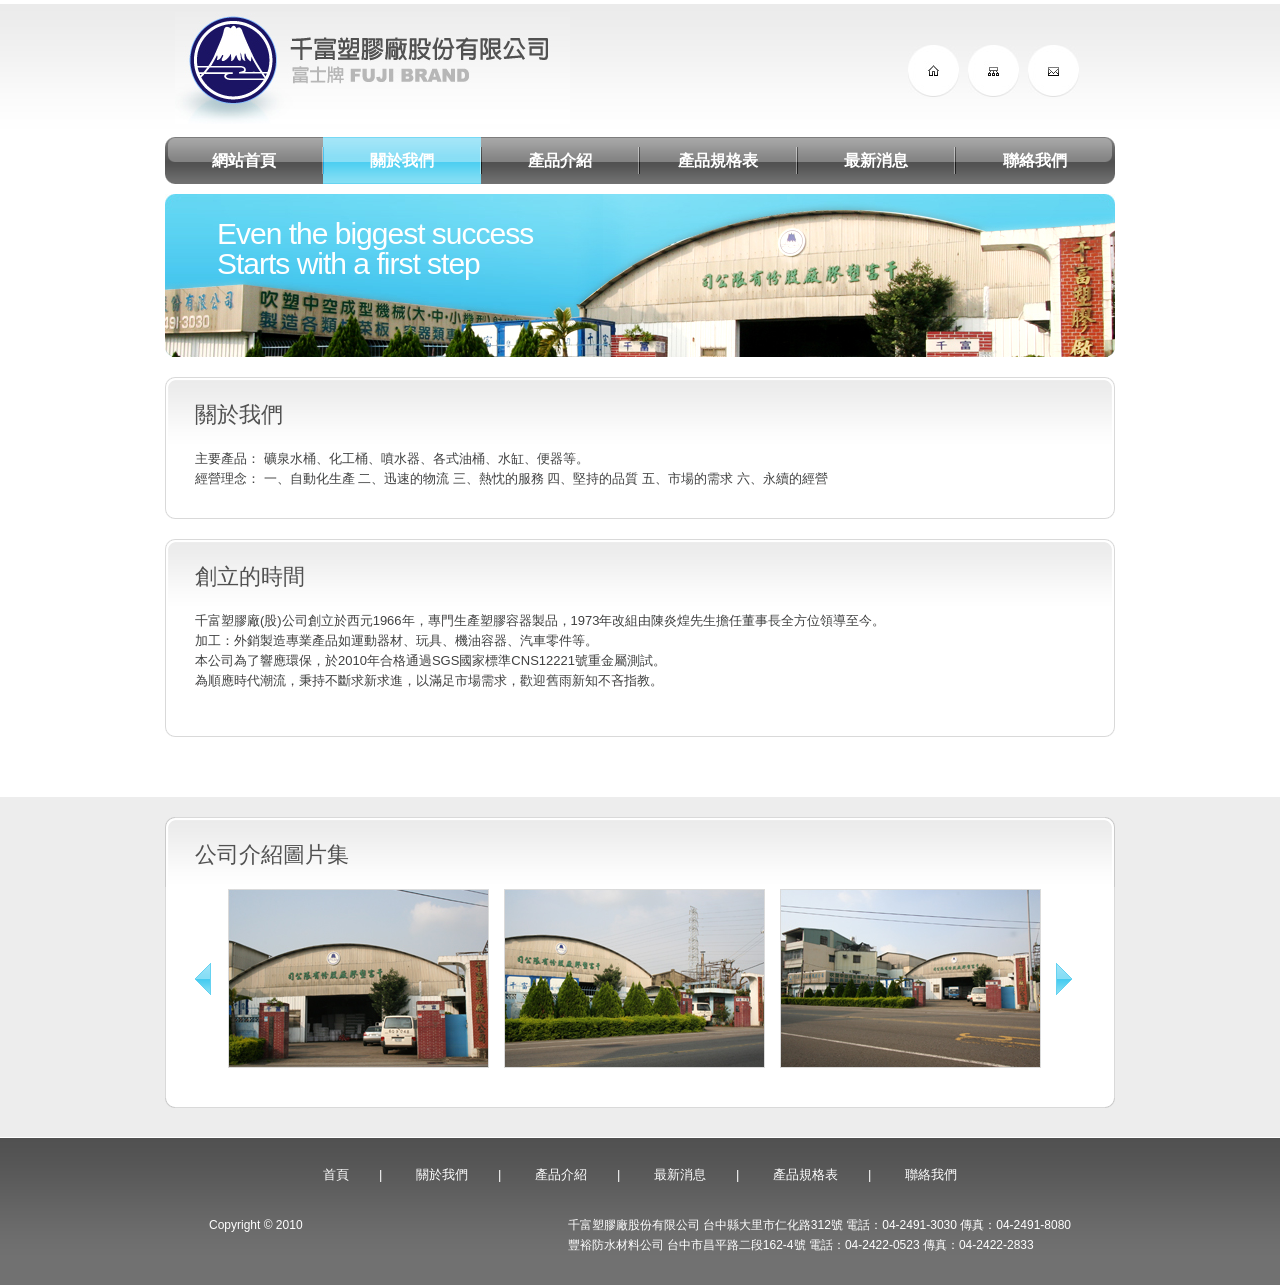
==== about-us.html @ baa948d9 "init" ====
﻿<!DOCTYPE html PUBLIC "-//W3C//DTD XHTML 1.0 Strict//EN" "http://www.w3.org/TR/xhtml1/DTD/xhtml1-strict.dtd">
<html xmlns="http://www.w3.org/1999/xhtml" xml:lang="en" lang="en">
<head>
<meta http-equiv="Content-Type" content="text/html; charset=utf-8" />
<meta http-equiv="Content-Style-Type" content="text/css" />
<title>富士牌 FUJI BRAND 容器類專業製造 代客加工各式塑膠製品 | 千富塑膠廠股份有限公司</title>
<meta name="keywords" content="PE桶子， 筒子， 噴水器， 便器， PE白色水缸， PE 耐力水缸， 化工桶， 箱子，容器類專業製造，代客加工各式塑膠製品" />
<meta name="description" content="千富塑膠廠(股)公司創立於西元1966年，專門生產塑膠容器製品，礦泉水桶、化工桶、噴水器、各式油桶、水缸、便器。加工：外銷製造專業產品如運動器材、玩具、機油容器、汽車零件等。為響應環保，於2010年合格通過SGS國家標準CNS12221號重金屬測試。" />
<meta name="author" content="千富塑膠廠股份有限公司" />
<meta name="copyright" content="&copy; 千富塑膠廠股份有限公司" />
<meta name="audience" content="all" />
<meta name="robots" content="index,follow,all" />
<meta name="distribution" content="Global" />
<meta name="rating" content="Safe For Kids" />
<meta name="REVISIT-AFTER" content="7 DAYS" />
<link href="style.css" rel="stylesheet" type="text/css" />
<link href="layout.css" rel="stylesheet" type="text/css" />
<script src="maxheight.js" type="text/javascript"></script>
<!--[if lt IE 7]>
	<link href="ie_style.css" rel="stylesheet" type="text/css" />
<![endif]-->
</head>
<body id="page2" onload="new ElementMaxHeight();">
<!-- header -->
<div id="header">
  <div class="container">
    <div class="row-1">
      <div class="logo"><a href="index.html"><img src="images/logo.jpg" alt="" /></a></div>
      <ul class="top-links">
        <li><a href="index.html"><img alt="" src="images/top-icon1.jpg" /></a></li>
        <li><a href="#"><img alt="" src="images/top-icon2.jpg" /></a></li>
        <li><a href="contact-us.html"><img alt="" src="images/top-icon3.jpg" /></a></li>
      </ul>
    </div>
    <div class="row-2">
      <!-- nav box begin -->
      <div class="nav-box">
        <div class="left">
          <div class="right">
            <ul>
              <li><a href="index.html" class="first"><em><b>網站首頁</b></em></a></li>
              <li><a href="about-us.html" class="current"><em><b>關於我們</b></em></a></li>
              <li><a href="products.html"><em><b>產品介紹</b></em></a></li>
              <li><a href="spec.html"><em><b>產品規格表</b></em></a></li>
              <li><a href="latest.html"><em><b>最新消息</b></em></a></li>
              <li><a href="contact-us.html" class="last"><em><b>聯絡我們</b></em></a></li>
            </ul>
          </div>
        </div>
      </div>
      <!-- nav box end -->
    </div>
  </div>
</div>
<!-- content -->
<div id="content">
  <div class="container">
    <!-- main-banner-small begin -->
    <div class="main-banner-small">
      <div class="inner">
        <h1>Even the biggest success Starts with a first step</h1>
      </div>
    </div>
    <!-- main-banner-small end -->
    <div class="section">
      <!-- box begin -->
      <div class="box">
        <div class="border-top">
          <div class="border-right">
            <div class="border-bot">
              <div class="border-left">
                <div class="left-top-corner">
                  <div class="right-top-corner">
                    <div class="right-bot-corner">
                      <div class="left-bot-corner">
                        <div class="inner">
                          <h2>關於我們</h2>
                          主要產品： 礦泉水桶、化工桶、噴水器、各式油桶、水缸、便器等。<br />
                          經營理念： 一、自動化生產 二、迅速的物流 三、熱忱的服務 四、堅持的品質 五、市場的需求 六、永續的經營</div>
                      </div>
                    </div>
                  </div>
                </div>
              </div>
            </div>
          </div>
        </div>
      </div>
      <!-- box end -->
    </div>
    <div class="section">
      <!-- box begin -->
      <div class="box">
        <div class="border-top">
          <div class="border-right">
            <div class="border-bot">
              <div class="border-left">
                <div class="left-top-corner">
                  <div class="right-top-corner">
                    <div class="right-bot-corner">
                      <div class="left-bot-corner">
                        <div class="inner">
                          <h2>創立的時間</h2>
                          <p>千富塑膠廠(股)公司創立於西元1966年，專門生產塑膠容器製品，1973年改組由陳炎煌先生擔任董事長全方位領導至今。<br />
                            加工：外銷製造專業產品如運動器材、玩具、機油容器、汽車零件等。<br />
                            本公司為了響應環保，於2010年合格通過SGS國家標準CNS12221號重金屬測試。<br />
                            為順應時代潮流，秉持不斷求新求進，以滿足市場需求，歡迎舊雨新知不吝指教。</p>
                        </div>
                      </div>
                    </div>
                  </div>
                </div>
              </div>
            </div>
          </div>
        </div>
      </div>
      <!-- box end -->
    </div>
    <div class="section">
      <!-- box begin -->
      <!-- box end -->
    </div>
  </div>
</div>
<!-- extra-content -->
<div id="extra-content">
  <div class="container">
    <!-- box begin -->
    <div class="box">
      <div class="border-top">
        <div class="border-right">
          <div class="border-bot">
            <div class="border-left">
              <div class="left-top-corner">
                <div class="right-top-corner">
                  <div class="right-bot-corner">
                    <div class="left-bot-corner">
                      <div class="inner">
                        <h2>公司介紹圖片集</h2>
                        <div class="carousel">
                          <ul>
                            <li class="prev"><img alt="" src="images/prev.gif" /></li>
                            <li><img alt="" src="images/new-001-1.jpg" /></li>
                            <li><img alt="" src="images/new-001-2.jpg" /></li>
                            <li><img alt="" src="images/new-001-3.jpg" /></li>
                            <li class="next"><img alt="" src="images/next.gif" /></li>
                          </ul>
                        </div>
                      </div>
                    </div>
                  </div>
                </div>
              </div>
            </div>
          </div>
        </div>
      </div>
    </div>
    <!-- box end -->
  </div>
</div>
<!-- footer -->
<div id="footer">
  <div class="container">
    <ul class="nav">
      <li><a href="index.html">首頁</a>|</li>
      <li><a href="about-us.html">關於我們</a>|</li>
      <li><a href="products.html">產品介紹</a>|</li>
      <li><a href="latest.html">最新消息</a>|</li>
      <li><a href="spec.html">產品規格表</a>|</li>
      <li><a href="contact-us.html">聯絡我們</a></li>
    </ul>
    <div class="wrapper">
      <div class="fleft">Copyright &copy; 2010</div>
      <div class="fright">千富塑膠廠股份有限公司
        台中縣大里市仁化路312號
        電話：04-2491-3030 傳真：04-2491-8080<br />
        豐裕防水材料公司
        台中市昌平路二段162-4號
        電話：04-2422-0523 傳真：04-2422-2833</div>
    </div>
  </div>
</div>
</body>
</html>
---- style.css ----
* { margin:0; padding:0;}
html, body { height:100%;}
body {
	background:#717171;
	font-family:Tahoma, Geneva, sans-serif;
	font-size:100%;
	line-height:20px;
	color:#404141;
}

input, select, textarea { font-family:Tahoma, Geneva, sans-serif; font-size:1em;}

.fleft { float:left;}
.fright { float:right;}
.clear { clear:both;}

.alignright { text-align:right;}
.aligncenter { text-align:center;}

.wrapper { width:100%; overflow:hidden;}
.container { width:100%;}

p { margin-bottom:16px;}

/*==================forms====================*/
input, select { vertical-align:middle; font-weight:normal;}
img {
	border:0;
	vertical-align:top;
	text-align:left;
	padding-bottom: 10px;
}
object { vertical-align:top;}

#contacts-form { clear:right; width:100%; overflow:hidden;}
#contacts-form fieldset { border:none; float:left; }
#contacts-form .field { clear:both; padding-bottom:7px; width:100%; overflow:hidden;}
#contacts-form label { float:left; width:79px; color:#2cb6e9; font-weight:bold;}
#contacts-form input { width:240px; padding:2px 0 2px 3px; border:1px solid #d9d9d9; background:none;}
#contacts-form textarea { width:790px; height:192px; border:1px solid #d9d9d9; background:none; padding:2px 0 2px 3px; margin-bottom:15px; overflow:auto;}
#contacts-form .button { width:150px; float:right;}

/*==================list====================*/
ul { list-style:none;}

.list1 li { padding-bottom:32px;}
.list1 li p { margin-bottom:6px;}
.list1 li a { font-weight:bold;}

.list2 {
	padding:4px 0 20px 0;
}
.list2 li {
	width:100%;
	overflow:hidden;
	padding-bottom:28px;
}
.list2 li.last { padding-bottom:0 !important;}
.list2 li img {
	float:left;
	margin-right:20px;
}
.list2 li h5 { padding-top:6px;}
.list2 li h6 {
	padding-top:5px;
}

.list3 li { list-style-type:disc; list-style-position:inside; padding-bottom:15px;}
.list3.color1 li { color:#58b01f;}
.list3.color2 li { color:#ff8002;}
.list3.color3 li { color:#f32e10;}
.list3 li span { color:#404141 !important;}

.list4 dt { font-weight:bold; margin-bottom:16px; color:#2cb6e9;}
.list4 dd { padding-bottom:16px;}

.carousel { width:100%; overflow:hidden;}
.carousel li { float:left; margin-right:15px;}
.carousel li.prev { margin-right:17px; padding-top:74px;}
.carousel li.next { margin-right:0; padding-top:74px;}

.phones-list li { width:100%; overflow:hidden; padding-bottom:16px;}
.phones-list li strong { float:left; width:69px; color:#2cb6e9;}

/*==================other====================*/
.img-indent { margin:0 20px 0 0; float:left;}
.img-indent.fright { float:right; margin:0 0 0 20px;} 
.img-indent.alt { margin-bottom:30px;}
.img-box { width:100%; overflow:hidden; padding-bottom:20px;}
.img-box img { float:left; margin:0 20px 0 0;}

.extra-wrap { overflow:hidden; }


/*==================txt, links, lines, titles====================*/
a {
	color:#2cb6e9;
	outline:none;
	text-decoration: none;
}
a:hover{
	text-decoration: underline;
}

h1 { font-size:3em; line-height:1em; font-family:"Trebuchet MS", Arial, Helvetica, sans-serif; color:#fff; font-weight:normal; letter-spacing:-1px; width:400px; margin-bottom:42px;}
h2 { font-family:"Trebuchet MS", Arial, Helvetica, sans-serif; font-size:22px; line-height:1em; font-weight:normal; margin-bottom:23px; color:#515151;}
h2.alt { letter-spacing:-1px;}
h3 { font-family:"Trebuchet MS", Arial, Helvetica, sans-serif; font-size:1.5em; line-height:1.1em; margin-bottom:10px;}
h4 { font-size:.91em; margin-bottom:10px;}
h4 strong { font-size:1.1em; color:#2cb6e9; display:block;}
h5 { font-size:1em; margin-bottom:5px;}
h6 { font-size:1em; font-weight:normal;}

.txt1 { color:#2cb6e9;}

/*header*/
#header .row-1 { height:137px;}

#header .logo {
	float:left;
	padding:12px 0 0 10px;
}
#header .top-links { float:right; padding:45px 35px 0 0;}
#header .top-links li { float:left; margin-left:8px;}

#header .nav-box { background:url(images/nav-box-bg.gif) left top repeat-x; width:100%;}
#header .nav-box .left { background:url(images/nav-box-left.gif) no-repeat left top;}
#header .nav-box .right { background:url(images/nav-box-right.gif) no-repeat right top; height:47px;}


/*-- header navigation --*/
#header .nav-box ul { font-family:"Trebuchet MS", Arial, Helvetica, sans-serif;}
#header .nav-box ul li { display:inline;}
#header .nav-box ul li a {
	display:block;
	float:left;
	color:#fff;
	text-decoration:none;
	font-size: 16px;
}
#header .nav-box ul li a em { display:block; float:left; font-style:normal; background:url(images/divider-left.gif) no-repeat left 10px;}
#header .nav-box ul li a em b { display:block; float:left; height:47px; line-height:47px; width:158px; text-align:center; background:url(images/divider-right.gif) no-repeat right 10px; cursor:pointer;}

#header .nav-box ul li a:hover { background:url(images/nav-act.gif) left top repeat-x;}
#header .nav-box ul li a:hover em { background:url(images/divider-left-act.gif) no-repeat left 10px;}
#header .nav-box ul li a:hover b { background:url(images/divider-right-act.gif) no-repeat right 10px;}
#header .nav-box ul li a.current { background:url(images/nav-act.gif) left top repeat-x;}
#header .nav-box ul li a.current em { background:url(images/divider-left-act.gif) no-repeat left 10px;}
#header .nav-box ul li a.current b { background:url(images/divider-right-act.gif) no-repeat right 10px;}

#header .nav-box ul li a.first em { background:none;}
#header .nav-box ul li a.first:hover em { background:url(images/nav-left-act.gif) no-repeat left top;}
#header .nav-box ul li a.first-current { background:url(images/nav-act.gif) left top repeat-x;}
#header .nav-box ul li a.first-current em { background:url(images/nav-left-act.gif) no-repeat left top !important;}
#header .nav-box ul li a.first-current b { background:url(images/divider-right-act.gif) no-repeat right 10px;}

#header .nav-box ul li a.last b { background:none; width:160px;}
#header .nav-box ul li a.last:hover b { background:url(images/nav-right-act.gif) no-repeat right top;}

#header .nav-box ul li a.last-current { background:url(images/nav-act.gif) left top repeat-x; }
#header .nav-box ul li a.last-current em { background:url(images/divider-left-act.gif) no-repeat left 10px;}
#header .nav-box ul li a.last-current b { background:url(images/nav-right-act.gif) no-repeat right top !important; width:160px;}






/*content*/
#content { padding:0 0 20px 0; background:#fff;}
#content .section { padding-bottom:20px;}

#content .button { background:url(images/button-bg.gif) left top repeat-x; display:block; text-align:center; font-family:"Trebuchet MS", Arial, Helvetica, sans-serif; color:#fff; text-decoration:none; text-transform:uppercase;}
#content .button em { display:block; font-style:normal; background:url(images/button-left.gif) no-repeat left top;}
#content .button em b { display:block; height:35px; line-height:35px; background:url(images/button-right.gif) no-repeat right top; cursor:pointer;}
#content .button:hover { color:#000;}

#content .button1 { background:url(images/button1-bg.gif) left top repeat-x; display:block; text-align:center; font-family:"Trebuchet MS", Arial, Helvetica, sans-serif; color:#fff; text-decoration:none; text-transform:uppercase;}
#content .button1 em { display:block; font-style:normal; background:url(images/button1-left.gif) no-repeat left top;}
#content .button1 em b { display:block; height:35px; line-height:35px; background:url(images/button1-right.gif) no-repeat right top; cursor:pointer;}
#content .button1:hover { color:#000;}

#content .button2 { background:url(images/button2-bg.gif) left top repeat-x; display:block; text-align:center; font-family:"Trebuchet MS", Arial, Helvetica, sans-serif; color:#fff; text-decoration:none; text-transform:uppercase;}
#content .button2 em { display:block; font-style:normal; background:url(images/button2-left.gif) no-repeat left top;}
#content .button2 em b { display:block; height:35px; line-height:35px; background:url(images/button2-right.gif) no-repeat right top; cursor:pointer;}
#content .button2:hover { color:#000;}

#content .button3 { background:url(images/button3-bg.gif) left top repeat-x; display:block; text-align:center; font-family:"Trebuchet MS", Arial, Helvetica, sans-serif; color:#fff; text-decoration:none; text-transform:uppercase;}
#content .button3 em { display:block; font-style:normal; background:url(images/button3-left.gif) no-repeat left top;}
#content .button3 em b { display:block; height:35px; line-height:35px; background:url(images/button3-right.gif) no-repeat right top; cursor:pointer;}
#content .button3:hover { color:#000;}

.main-banner-big { background:url(images/main-banner-big.jpg) no-repeat left top; width:950px; height:303px; margin-bottom:20px;}
.main-banner-big .inner {
	padding:40px 0 0 52px;
}
.main-banner-big .button { background:url(images/button.jpg) no-repeat left top !important; width:170px; height:36px; line-height:32px; float:left; font-family:"Trebuchet MS", Arial, Helvetica, sans-serif; font-size:1.75em; text-align:center; color:#fff; text-decoration:none; text-transform:none !important;}
.main-banner-big .button:hover { color:#000;}

.main-banner-small { background:url(images/main-banner-small.jpg) no-repeat left top; width:950px; height:163px; margin-bottom:20px;}
.main-banner-small .inner {
	padding:25px 0 0 52px;
}
.main-banner-small h1 { font-size:30px; width:350px;}

/*extra-content*/
#extra-content { background:#ededed; border-bottom:1px solid #fff; padding:20px 0 29px 0;}
#extra-content .section { padding-bottom:20px;}

#extra-content .box { background:url(images/box1-bg.gif) left top repeat-x #fff; width:100%;}
#extra-content .box .border-top {background:url(images/border.gif) repeat-x top;}
#extra-content .box .border-bot {background:url(images/border.gif) repeat-x bottom;}
#extra-content .box .border-left {background:url(images/border.gif) repeat-y left;}
#extra-content .box .border-right {background:url(images/border.gif) repeat-y right;}
#extra-content .box .left-top-corner {background:url(images/left-top-corner1.gif) no-repeat left top;}
#extra-content .box .right-top-corner {background:url(images/right-top-corner1.gif) no-repeat right top;}
#extra-content .box .left-bot-corner {background:url(images/left-bot-corner1.gif) no-repeat left bottom; width:100%;}
#extra-content .box .right-bot-corner {background:url(images/right-bot-corner1.gif) no-repeat right bottom; }


/*==================boxes====================*/
.box { background:url(images/box-bg.gif) left top repeat-x; width:100%;}
.box .border-top {background:url(images/border.gif) repeat-x top;}
.box .border-bot {background:url(images/border.gif) repeat-x bottom;}
.box .border-left {background:url(images/border.gif) repeat-y left;}
.box .border-right {background:url(images/border.gif) repeat-y right;}
.box .left-top-corner {background:url(images/left-top-corner.gif) no-repeat left top;}
.box .right-top-corner {background:url(images/right-top-corner.gif) no-repeat right top;}
.box .left-bot-corner {background:url(images/left-bot-corner.gif) no-repeat left bottom; width:100%;}
.box .right-bot-corner {background:url(images/right-bot-corner.gif) no-repeat right bottom; }
.box .inner {
	padding-top: 27px;
	padding-right: 30px;
	padding-bottom: 30px;
	padding-left: 30px;
}

.box1 { background:#ededed; width:100%;}
.box1 .border-top {background:url(images/border-top.gif) repeat-x top;}
.box1 .border-bot {background:url(images/border-bot.gif) repeat-x bottom;}
.box1 .border-left {background:url(images/border-left.gif) repeat-y left;}
.box1 .border-right {background:url(images/border-right.gif) repeat-y right;}
.box1 .left-top-corner {background:url(images/left-top-corner2.gif) no-repeat left top;}
.box1 .right-top-corner {background:url(images/right-top-corner2.gif) no-repeat right top;}
.box1 .left-bot-corner {background:url(images/left-bot-corner2.gif) no-repeat left bottom; width:100%;}
.box1 .right-bot-corner {background:url(images/right-bot-corner2.gif) no-repeat right bottom; }
.box1 .inner { padding:27px 35px 30px 34px;}

.dept-list { float:left;}
.dept-list dd { clear:both; text-align:right;}
.dept-list dd span { float:left; padding-right:25px;}
.dept-list dd p { text-align:left;}






/*footer*/
#footer { color:#fff; padding:27px 0 30px 0;}

#footer .nav { text-align:center; padding-bottom:30px;}
#footer .nav li {
	display:inline;
	font-size: 13px;
}
#footer .nav li a {
	color:#fff;
	padding-top: 0;
	padding-right: 30px;
	padding-bottom: 0;
	padding-left: 30px;
	text-decoration: none;
}

#footer .fleft {
	padding:0 0 0 44px;
	font-size: 12px;
}
#footer .fright {
	padding:0 44px 0 0;
	font-size: 12px;
}

/*==========================================*/

#content .inner_copy {border:0;color:#f00;float:left;width:50%!important;margin:-202px 0 0 0;overflow:hidden;line-height:0;padding:0;font-size:12px}





.table1 {
	border: 1px solid #E1E1E1;
	margin-top: 1px;
	margin-bottom: 1px;
	font-size: 12px;
	width: 880px;
}
.table1 th {
	padding-top: 3px;
	padding-bottom: 3px;
	font-size: 13px;
	font-weight: bold;
	text-align: center;
	background-color: #00CCFF;
	color: #FFFFFF;
	border: 1px solid #E1E1E1;
}

.table1 td {
	border: 1px solid #E1E1E1;
	padding-top: 3px;
	padding-bottom: 3px;
	padding-right: 10px;
	padding-left: 10px;
	font-size: 13px;
	text-align: center;
}
.table2 {
	border: 1px solid #E1E1E1;
	margin-top: 1px;
	margin-bottom: 1px;
	font-size: 12px;
	width: 550px;
}
.table2  th {
	padding-top: 3px;
	padding-bottom: 3px;
	font-size: 13px;
	font-weight: bold;
	text-align: center;
	background-color: #00CCFF;
	color: #FFFFFF;
	border: 1px solid #E1E1E1;
}
.table2  td {
	border: 1px solid #E1E1E1;
	padding-top: 3px;
	padding-bottom: 3px;
	padding-right: 10px;
	padding-left: 10px;
	font-size: 13px;
	text-align: center;
}
---- layout.css ----
.container {width:950px; margin:0 auto; }

#header {height:194px; background:url(images/header-bg.gif) left top repeat-x #fff; }
#header, #content, #extra-content, #footer {
	font-size:13px;
}

.col-1, .col-2, .col-3 { float:left;}

/*======= index.html =======*/
#page1 #content .col-1 {width:302px; margin-right:22px;}
#page1 #content .col-2 {width:302px; margin-right:22px;}
#page1 #content .col-3 {width:302px;}
#page1 #extra-content .col-1 {width:464px; margin-right:22px;}
#page1 #extra-content .col-2 {width:464px;}

/*======= index-2.html =======*/
#page3 #content .col-1 {width:302px; margin-right:22px;}
#page3 #content .col-2 {width:302px; margin-right:22px;}
#page3 #content .col-3 {width:302px;}

/*======= index-4.html =======*/
#page5 #content .col-1 {width:302px; margin-right:22px;}
#page5 #content .col-2 {width:626px;}

/*======= index-5.html =======*/
#page6 #content .col-1 {width:302px; margin-right:22px;}
#page6 #content .col-2 {width:302px; margin-right:22px;}
#page6 #content .col-3 {width:302px;}


/*=========================*/


#footer {background:url(images/footer-bg.gif) left top repeat-x #717171;}
---- ie_style.css ----
.extra-wrap {zoom:1;}
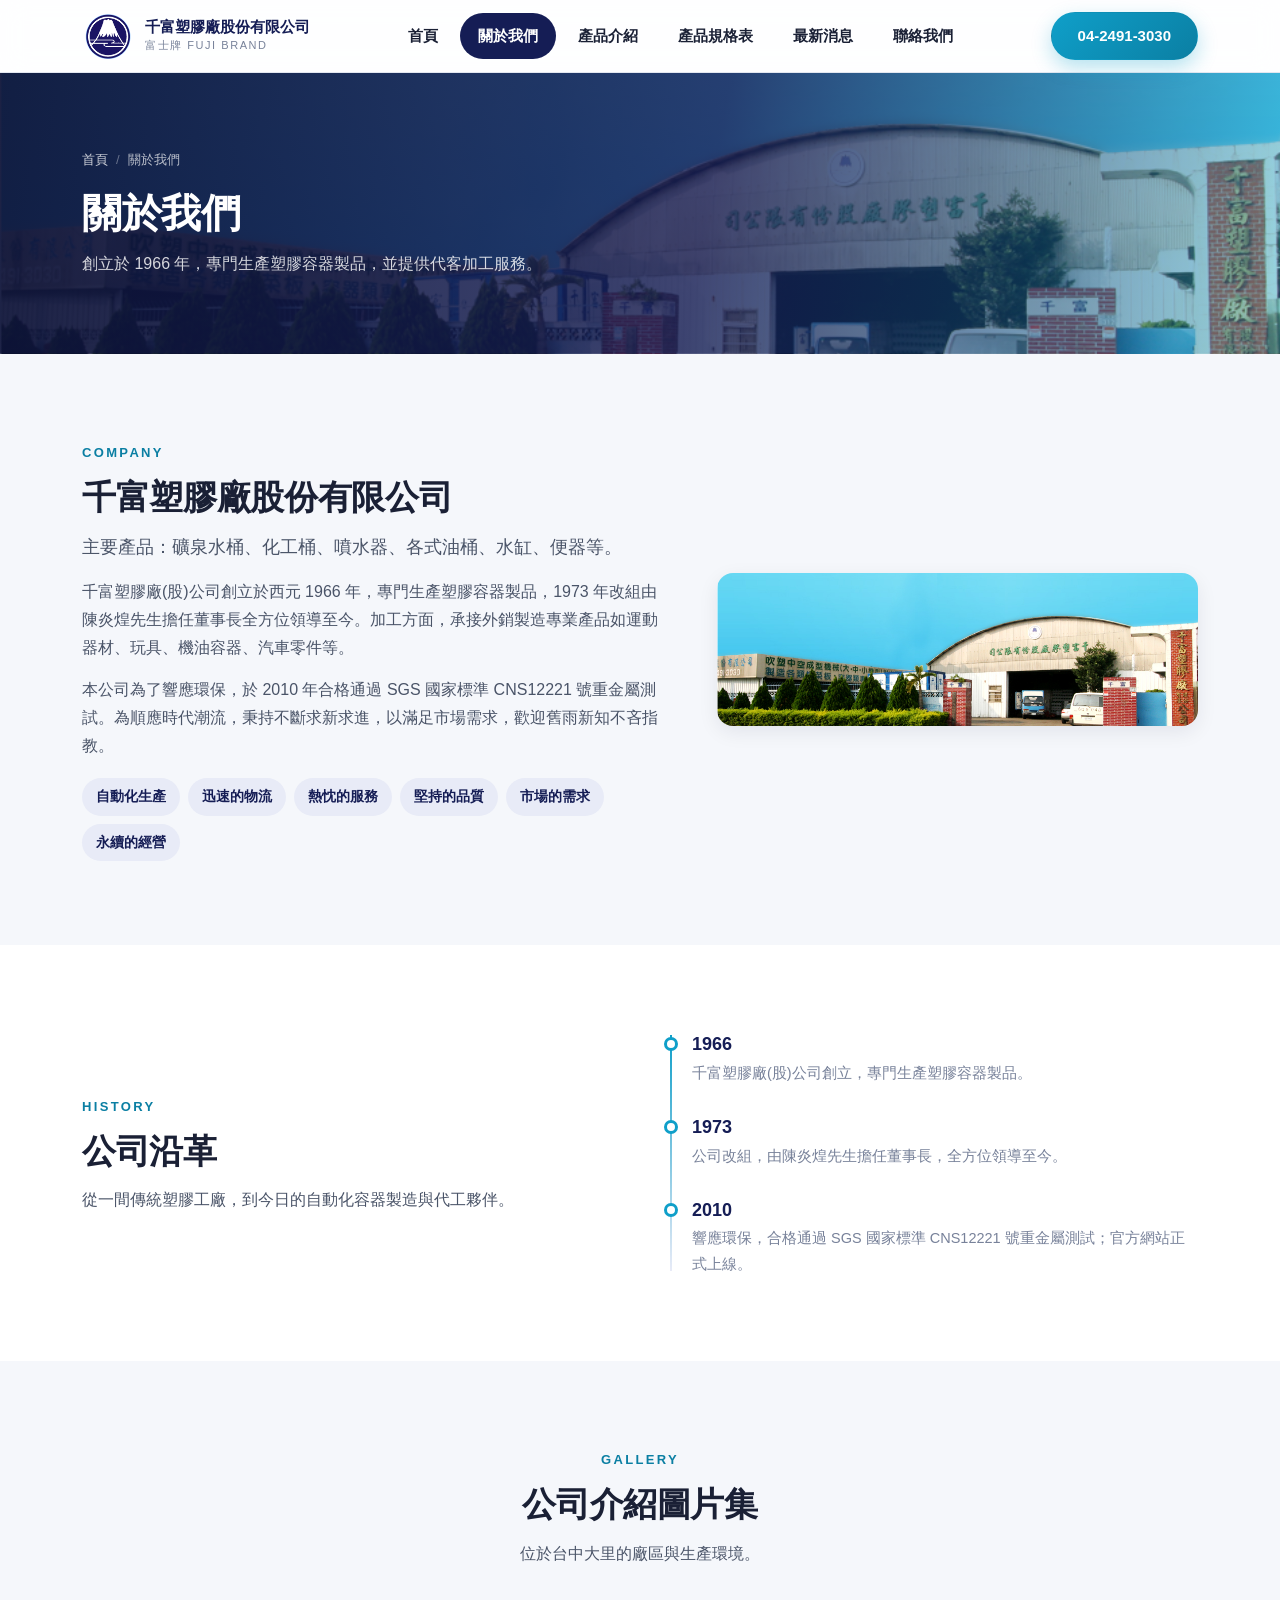
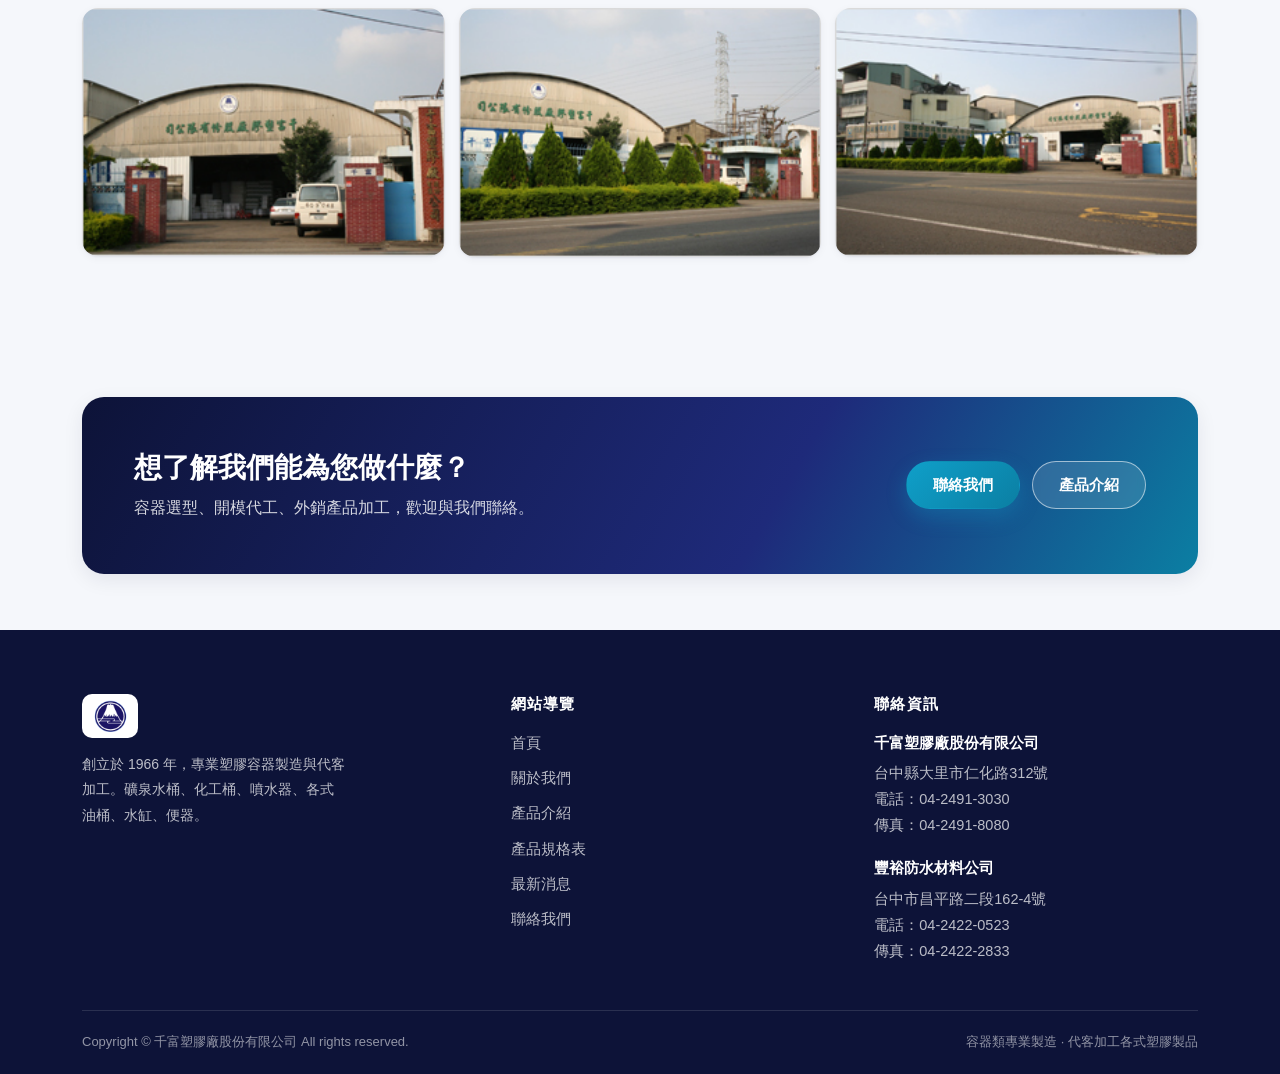
==== commit 3070f17b: "全站 UI 現代化改版並支援手機版 - 新增 assets/site.css 與 assets/site.js 設計系統，取代 style.css、   layout.css、ie_style.css" ====
--- a/about-us.html
+++ b/about-us.html
@@ -1,186 +1,177 @@
-﻿<!DOCTYPE html PUBLIC "-//W3C//DTD XHTML 1.0 Strict//EN" "http://www.w3.org/TR/xhtml1/DTD/xhtml1-strict.dtd">
-<html xmlns="http://www.w3.org/1999/xhtml" xml:lang="en" lang="en">
-<head>
-<meta http-equiv="Content-Type" content="text/html; charset=utf-8" />
-<meta http-equiv="Content-Style-Type" content="text/css" />
-<title>富士牌 FUJI BRAND 容器類專業製造 代客加工各式塑膠製品 | 千富塑膠廠股份有限公司</title>
-<meta name="keywords" content="PE桶子， 筒子， 噴水器， 便器， PE白色水缸， PE 耐力水缸， 化工桶， 箱子，容器類專業製造，代客加工各式塑膠製品" />
-<meta name="description" content="千富塑膠廠(股)公司創立於西元1966年，專門生產塑膠容器製品，礦泉水桶、化工桶、噴水器、各式油桶、水缸、便器。加工：外銷製造專業產品如運動器材、玩具、機油容器、汽車零件等。為響應環保，於2010年合格通過SGS國家標準CNS12221號重金屬測試。" />
-<meta name="author" content="千富塑膠廠股份有限公司" />
-<meta name="copyright" content="&copy; 千富塑膠廠股份有限公司" />
-<meta name="audience" content="all" />
-<meta name="robots" content="index,follow,all" />
-<meta name="distribution" content="Global" />
-<meta name="rating" content="Safe For Kids" />
-<meta name="REVISIT-AFTER" content="7 DAYS" />
-<link href="style.css" rel="stylesheet" type="text/css" />
-<link href="layout.css" rel="stylesheet" type="text/css" />
-<script src="maxheight.js" type="text/javascript"></script>
-<!--[if lt IE 7]>
-	<link href="ie_style.css" rel="stylesheet" type="text/css" />
-<![endif]-->
-</head>
-<body id="page2" onload="new ElementMaxHeight();">
-<!-- header -->
-<div id="header">
-  <div class="container">
-    <div class="row-1">
-      <div class="logo"><a href="index.html"><img src="images/logo.jpg" alt="" /></a></div>
-      <ul class="top-links">
-        <li><a href="index.html"><img alt="" src="images/top-icon1.jpg" /></a></li>
-        <li><a href="#"><img alt="" src="images/top-icon2.jpg" /></a></li>
-        <li><a href="contact-us.html"><img alt="" src="images/top-icon3.jpg" /></a></li>
-      </ul>
-    </div>
-    <div class="row-2">
-      <!-- nav box begin -->
-      <div class="nav-box">
-        <div class="left">
-          <div class="right">
-            <ul>
-              <li><a href="index.html" class="first"><em><b>網站首頁</b></em></a></li>
-              <li><a href="about-us.html" class="current"><em><b>關於我們</b></em></a></li>
-              <li><a href="products.html"><em><b>產品介紹</b></em></a></li>
-              <li><a href="spec.html"><em><b>產品規格表</b></em></a></li>
-              <li><a href="latest.html"><em><b>最新消息</b></em></a></li>
-              <li><a href="contact-us.html" class="last"><em><b>聯絡我們</b></em></a></li>
-            </ul>
-          </div>
-        </div>
-      </div>
-      <!-- nav box end -->
-    </div>
-  </div>
-</div>
-<!-- content -->
-<div id="content">
-  <div class="container">
-    <!-- main-banner-small begin -->
-    <div class="main-banner-small">
-      <div class="inner">
-        <h1>Even the biggest success Starts with a first step</h1>
-      </div>
-    </div>
-    <!-- main-banner-small end -->
-    <div class="section">
-      <!-- box begin -->
-      <div class="box">
-        <div class="border-top">
-          <div class="border-right">
-            <div class="border-bot">
-              <div class="border-left">
-                <div class="left-top-corner">
-                  <div class="right-top-corner">
-                    <div class="right-bot-corner">
-                      <div class="left-bot-corner">
-                        <div class="inner">
-                          <h2>關於我們</h2>
-                          主要產品： 礦泉水桶、化工桶、噴水器、各式油桶、水缸、便器等。<br />
-                          經營理念： 一、自動化生產 二、迅速的物流 三、熱忱的服務 四、堅持的品質 五、市場的需求 六、永續的經營</div>
-                      </div>
-                    </div>
-                  </div>
-                </div>
-              </div>
-            </div>
-          </div>
-        </div>
-      </div>
-      <!-- box end -->
-    </div>
-    <div class="section">
-      <!-- box begin -->
-      <div class="box">
-        <div class="border-top">
-          <div class="border-right">
-            <div class="border-bot">
-              <div class="border-left">
-                <div class="left-top-corner">
-                  <div class="right-top-corner">
-                    <div class="right-bot-corner">
-                      <div class="left-bot-corner">
-                        <div class="inner">
-                          <h2>創立的時間</h2>
-                          <p>千富塑膠廠(股)公司創立於西元1966年，專門生產塑膠容器製品，1973年改組由陳炎煌先生擔任董事長全方位領導至今。<br />
-                            加工：外銷製造專業產品如運動器材、玩具、機油容器、汽車零件等。<br />
-                            本公司為了響應環保，於2010年合格通過SGS國家標準CNS12221號重金屬測試。<br />
-                            為順應時代潮流，秉持不斷求新求進，以滿足市場需求，歡迎舊雨新知不吝指教。</p>
-                        </div>
-                      </div>
-                    </div>
-                  </div>
-                </div>
-              </div>
-            </div>
-          </div>
-        </div>
-      </div>
-      <!-- box end -->
-    </div>
-    <div class="section">
-      <!-- box begin -->
-      <!-- box end -->
-    </div>
-  </div>
-</div>
-<!-- extra-content -->
-<div id="extra-content">
-  <div class="container">
-    <!-- box begin -->
-    <div class="box">
-      <div class="border-top">
-        <div class="border-right">
-          <div class="border-bot">
-            <div class="border-left">
-              <div class="left-top-corner">
-                <div class="right-top-corner">
-                  <div class="right-bot-corner">
-                    <div class="left-bot-corner">
-                      <div class="inner">
-                        <h2>公司介紹圖片集</h2>
-                        <div class="carousel">
-                          <ul>
-                            <li class="prev"><img alt="" src="images/prev.gif" /></li>
-                            <li><img alt="" src="images/new-001-1.jpg" /></li>
-                            <li><img alt="" src="images/new-001-2.jpg" /></li>
-                            <li><img alt="" src="images/new-001-3.jpg" /></li>
-                            <li class="next"><img alt="" src="images/next.gif" /></li>
-                          </ul>
-                        </div>
-                      </div>
-                    </div>
-                  </div>
-                </div>
-              </div>
-            </div>
-          </div>
-        </div>
-      </div>
-    </div>
-    <!-- box end -->
-  </div>
-</div>
-<!-- footer -->
-<div id="footer">
-  <div class="container">
-    <ul class="nav">
-      <li><a href="index.html">首頁</a>|</li>
-      <li><a href="about-us.html">關於我們</a>|</li>
-      <li><a href="products.html">產品介紹</a>|</li>
-      <li><a href="latest.html">最新消息</a>|</li>
-      <li><a href="spec.html">產品規格表</a>|</li>
-      <li><a href="contact-us.html">聯絡我們</a></li>
-    </ul>
-    <div class="wrapper">
-      <div class="fleft">Copyright &copy; 2010</div>
-      <div class="fright">千富塑膠廠股份有限公司
-        台中縣大里市仁化路312號
-        電話：04-2491-3030 傳真：04-2491-8080<br />
-        豐裕防水材料公司
-        台中市昌平路二段162-4號
-        電話：04-2422-0523 傳真：04-2422-2833</div>
-    </div>
-  </div>
-</div>
-</body>
-</html>
+<!DOCTYPE html>
+<html lang="zh-Hant">
+<head>
+<meta charset="utf-8">
+<meta name="viewport" content="width=device-width, initial-scale=1">
+<meta name="theme-color" content="#151d55">
+<title>關於我們 | 千富塑膠廠股份有限公司 富士牌 FUJI BRAND</title>
+<meta name="description" content="千富塑膠廠(股)公司創立於西元1966年，專門生產塑膠容器製品，礦泉水桶、化工桶、噴水器、各式油桶、水缸、便器。加工：外銷製造專業產品如運動器材、玩具、機油容器、汽車零件等。為響應環保，於2010年合格通過SGS國家標準CNS12221號重金屬測試。">
+<meta name="keywords" content="PE桶子, 筒子, 噴水器, 便器, PE白色水缸, PE耐力水缸, 化工桶, 箱子, 塑膠容器, 容器類專業製造, 代客加工各式塑膠製品, 千富塑膠廠, 富士牌, FUJI BRAND">
+<meta name="author" content="千富塑膠廠股份有限公司">
+<meta name="robots" content="index,follow">
+<meta property="og:type" content="website">
+<meta property="og:title" content="關於我們 | 千富塑膠廠股份有限公司 富士牌 FUJI BRAND">
+<meta property="og:description" content="千富塑膠廠(股)公司創立於西元1966年，專門生產塑膠容器製品，礦泉水桶、化工桶、噴水器、各式油桶、水缸、便器。加工：外銷製造專業產品如運動器材、玩具、機油容器、汽車零件等。為響應環保，於2010年合格通過SGS國家標準CNS12221號重金屬測試。">
+<meta property="og:image" content="images/main-banner-big.jpg">
+<meta property="og:locale" content="zh_TW">
+<link rel="icon" href="images/fuji-logo.png" type="image/png">
+<link rel="stylesheet" href="assets/site.css">
+<script>document.documentElement.className += " js";</script>
+</head>
+<body>
+<a class="skip-link" href="#main">跳至主要內容</a>
+<header class="site-header">
+  <div class="container header-inner">
+    <a class="brand" href="index.html" aria-label="千富塑膠廠股份有限公司 首頁">
+      <img src="images/fuji-logo.png" width="100" height="90" alt="富士牌 FUJI BRAND">
+      <span class="brand-text">
+        <strong>千富塑膠廠股份有限公司</strong>
+        <span>富士牌 FUJI BRAND</span>
+      </span>
+    </a>
+    <button class="nav-toggle" type="button" aria-expanded="false" aria-controls="site-nav" aria-label="開啟選單">
+      <span></span><span></span><span></span>
+    </button>
+    <nav class="site-nav" id="site-nav" aria-label="主選單">
+      <ul>
+          <li><a href="index.html">首頁</a></li>
+          <li><a href="about-us.html" aria-current="page">關於我們</a></li>
+          <li><a href="products.html">產品介紹</a></li>
+          <li><a href="spec.html">產品規格表</a></li>
+          <li><a href="latest.html">最新消息</a></li>
+          <li><a href="contact-us.html">聯絡我們</a></li>
+      </ul>
+    </nav>
+    <a class="btn btn--primary header-cta" href="tel:+886424913030">04-2491-3030</a>
+  </div>
+</header>
+<main id="main">
+<section class="page-hero">
+  <div class="container">
+    <ul class="breadcrumb">
+        <li><a href="index.html">首頁</a></li>
+        <li>關於我們</li>
+    </ul>
+    <h1>關於我們</h1>
+    <p>創立於 1966 年，專門生產塑膠容器製品，並提供代客加工服務。</p>
+  </div>
+</section>
+
+<section class="section">
+  <div class="container">
+    <div class="split split--wide">
+      <div class="reveal">
+        <span class="eyebrow">Company</span>
+        <h2 class="section-title">千富塑膠廠股份有限公司</h2>
+        <p class="lead">主要產品：礦泉水桶、化工桶、噴水器、各式油桶、水缸、便器等。</p>
+        <p>千富塑膠廠(股)公司創立於西元 1966 年，專門生產塑膠容器製品，1973 年改組由陳炎煌先生擔任董事長全方位領導至今。加工方面，承接外銷製造專業產品如運動器材、玩具、機油容器、汽車零件等。</p>
+        <p>本公司為了響應環保，於 2010 年合格通過 SGS 國家標準 CNS12221 號重金屬測試。為順應時代潮流，秉持不斷求新求進，以滿足市場需求，歡迎舊雨新知不吝指教。</p>
+        <div class="chip-list"><span class="chip">自動化生產</span><span class="chip">迅速的物流</span><span class="chip">熱忱的服務</span><span class="chip">堅持的品質</span><span class="chip">市場的需求</span><span class="chip">永續的經營</span></div>
+      </div>
+      <div class="split-media reveal">
+        <img src="images/main-banner-big.jpg" alt="千富塑膠廠廠房" loading="lazy">
+      </div>
+    </div>
+  </div>
+</section>
+
+<section class="section section--alt">
+  <div class="container">
+    <div class="split">
+      <div class="reveal">
+        <span class="eyebrow">History</span>
+        <h2 class="section-title">公司沿革</h2>
+        <p>從一間傳統塑膠工廠，到今日的自動化容器製造與代工夥伴。</p>
+      </div>
+      <ul class="timeline reveal">
+        <li>
+          <strong>1966</strong>
+          <p>千富塑膠廠(股)公司創立，專門生產塑膠容器製品。</p>
+        </li>
+        <li>
+          <strong>1973</strong>
+          <p>公司改組，由陳炎煌先生擔任董事長，全方位領導至今。</p>
+        </li>
+        <li>
+          <strong>2010</strong>
+          <p>響應環保，合格通過 SGS 國家標準 CNS12221 號重金屬測試；官方網站正式上線。</p>
+        </li>
+      </ul>
+    </div>
+  </div>
+</section>
+
+<section class="section">
+  <div class="container">
+    <div class="section-head center reveal">
+      <span class="eyebrow">Gallery</span>
+      <h2 class="section-title">公司介紹圖片集</h2>
+      <p>位於台中大里的廠區與生產環境。</p>
+    </div>
+    <div class="gallery reveal">
+      <img src="images/new-001-1.jpg" alt="千富塑膠廠廠區實景 1" loading="lazy">
+      <img src="images/new-001-2.jpg" alt="千富塑膠廠廠區實景 2" loading="lazy">
+      <img src="images/new-001-3.jpg" alt="千富塑膠廠廠區實景 3" loading="lazy">
+    </div>
+  </div>
+</section>
+
+<section class="section section--tight">
+  <div class="container">
+    <div class="cta-band reveal">
+      <div>
+        <h2>想了解我們能為您做什麼？</h2>
+        <p>容器選型、開模代工、外銷產品加工，歡迎與我們聯絡。</p>
+      </div>
+      <div class="btn-row">
+        <a class="btn btn--primary" href="contact-us.html">聯絡我們</a>
+        <a class="btn btn--ghost" href="products.html">產品介紹</a>
+      </div>
+    </div>
+  </div>
+</section>
+</main>
+<footer class="site-footer">
+  <div class="container">
+    <div class="footer-grid">
+      <div class="footer-brand">
+        <img src="images/fuji-logo.png" width="100" height="90" alt="富士牌 FUJI BRAND">
+        <p>創立於 1966 年，專業塑膠容器製造與代客加工。礦泉水桶、化工桶、噴水器、各式油桶、水缸、便器。</p>
+      </div>
+      <div>
+        <h3>網站導覽</h3>
+        <ul class="footer-links">
+          <li><a href="index.html">首頁</a></li>
+          <li><a href="about-us.html">關於我們</a></li>
+          <li><a href="products.html">產品介紹</a></li>
+          <li><a href="spec.html">產品規格表</a></li>
+          <li><a href="latest.html">最新消息</a></li>
+          <li><a href="contact-us.html">聯絡我們</a></li>
+        </ul>
+      </div>
+      <div>
+        <h3>聯絡資訊</h3>
+        <div class="footer-office">
+          <strong>千富塑膠廠股份有限公司</strong>
+          <p>台中縣大里市仁化路312號<br>
+            電話：<a href="tel:+886424913030">04-2491-3030</a><br>
+            傳真：04-2491-8080</p>
+        </div>
+        <div class="footer-office">
+          <strong>豐裕防水材料公司</strong>
+          <p>台中市昌平路二段162-4號<br>
+            電話：<a href="tel:+886424220523">04-2422-0523</a><br>
+            傳真：04-2422-2833</p>
+        </div>
+      </div>
+    </div>
+    <div class="footer-bottom">
+      <span>Copyright &copy; 千富塑膠廠股份有限公司 All rights reserved.</span>
+      <span>容器類專業製造 · 代客加工各式塑膠製品</span>
+    </div>
+  </div>
+</footer>
+<button class="to-top" type="button" aria-label="回到頁首">↑</button>
+<script src="assets/site.js" defer></script>
+</body>
+</html>
--- a/assets/site.css
+++ b/assets/site.css
@@ -0,0 +1,734 @@
+@charset "utf-8";
+/* ==========================================================================
+   富士牌 FUJI BRAND — 千富塑膠廠股份有限公司
+   Modern responsive stylesheet
+   ========================================================================== */
+
+/* ---------- design tokens ---------- */
+:root {
+  --navy-900: #0d1338;
+  --navy-800: #151d55;
+  --navy-700: #1e2a7a;
+  --navy-100: #e8ebf7;
+
+  --accent: #0f9fc9;
+  --accent-600: #0b7fa3;
+  --accent-100: #e2f4fa;
+
+  --ink: #1a2035;
+  --body: #4a5468;
+  --muted: #78829a;
+  --line: #e3e7f0;
+  --bg: #f5f7fb;
+  --card: #ffffff;
+
+  --radius-sm: 10px;
+  --radius: 16px;
+  --radius-lg: 22px;
+
+  --shadow-sm: 0 1px 2px rgba(13, 19, 56, .06), 0 2px 8px rgba(13, 19, 56, .05);
+  --shadow: 0 6px 20px rgba(13, 19, 56, .08);
+  --shadow-lg: 0 18px 44px rgba(13, 19, 56, .14);
+
+  --header-h: 72px;
+  --container: 1180px;
+
+  --font: "Helvetica Neue", -apple-system, BlinkMacSystemFont, "Segoe UI",
+    "PingFang TC", "Noto Sans TC", "Microsoft JhengHei", "微軟正黑體",
+    "Hiragino Sans", Roboto, Arial, sans-serif;
+}
+
+/* ---------- reset ---------- */
+*, *::before, *::after { box-sizing: border-box; }
+* { margin: 0; padding: 0; }
+
+html { -webkit-text-size-adjust: 100%; scroll-behavior: smooth; }
+
+body {
+  font-family: var(--font);
+  font-size: 16px;
+  line-height: 1.75;
+  color: var(--body);
+  background: var(--bg);
+  -webkit-font-smoothing: antialiased;
+  text-rendering: optimizeLegibility;
+  overflow-x: hidden;
+}
+
+img, svg, iframe { max-width: 100%; display: block; border: 0; }
+img { height: auto; }
+ul, ol { list-style: none; }
+table { border-collapse: collapse; }
+
+a { color: var(--accent-600); text-decoration: none; transition: color .2s ease; }
+a:hover { color: var(--accent); }
+
+h1, h2, h3, h4, h5, h6 { color: var(--ink); line-height: 1.35; font-weight: 700; }
+
+:focus-visible {
+  outline: 3px solid var(--accent);
+  outline-offset: 3px;
+  border-radius: 4px;
+}
+
+::selection { background: var(--accent); color: #fff; }
+
+/* ---------- layout helpers ---------- */
+.container {
+  width: 100%;
+  max-width: var(--container);
+  margin-inline: auto;
+  padding-inline: clamp(16px, 4vw, 32px);
+}
+
+.section { padding-block: clamp(44px, 7vw, 84px); }
+.section--tight { padding-block: clamp(32px, 5vw, 56px); }
+.section--alt { background: #fff; }
+
+.section-head { margin-bottom: clamp(24px, 4vw, 40px); }
+.section-head.center { text-align: center; margin-inline: auto; max-width: 720px; }
+
+.eyebrow {
+  display: inline-block;
+  font-size: 13px;
+  font-weight: 700;
+  letter-spacing: .18em;
+  text-transform: uppercase;
+  color: var(--accent-600);
+  margin-bottom: 10px;
+}
+
+.section-title {
+  font-size: clamp(24px, 3.4vw, 34px);
+  letter-spacing: -.01em;
+}
+
+.section-title + p { margin-top: 12px; color: var(--body); }
+
+.lead { font-size: clamp(16px, 1.6vw, 18px); color: var(--body); }
+
+p + p { margin-top: 14px; }
+
+.skip-link {
+  position: absolute;
+  left: -9999px;
+  top: 0;
+  background: var(--navy-800);
+  color: #fff;
+  padding: 12px 20px;
+  z-index: 200;
+  border-radius: 0 0 var(--radius-sm) 0;
+}
+.skip-link:focus { left: 0; color: #fff; }
+
+/* ---------- buttons ---------- */
+.btn {
+  display: inline-flex;
+  align-items: center;
+  justify-content: center;
+  gap: 8px;
+  min-height: 48px;
+  padding: 12px 26px;
+  border: 1px solid transparent;
+  border-radius: 999px;
+  font-size: 15px;
+  font-weight: 700;
+  line-height: 1.2;
+  cursor: pointer;
+  transition: transform .2s ease, box-shadow .2s ease, background-color .2s ease, color .2s ease;
+}
+
+.btn--primary {
+  background: linear-gradient(135deg, var(--accent) 0%, var(--accent-600) 100%);
+  color: #fff;
+  box-shadow: 0 8px 20px rgba(15, 159, 201, .3);
+}
+.btn--primary:hover { color: #fff; transform: translateY(-2px); box-shadow: 0 12px 26px rgba(15, 159, 201, .38); }
+
+.btn--navy { background: var(--navy-800); color: #fff; }
+.btn--navy:hover { color: #fff; background: var(--navy-700); transform: translateY(-2px); }
+
+.btn--ghost {
+  background: rgba(255, 255, 255, .12);
+  border-color: rgba(255, 255, 255, .55);
+  color: #fff;
+  backdrop-filter: blur(4px);
+}
+.btn--ghost:hover { background: #fff; color: var(--navy-800); transform: translateY(-2px); }
+
+.btn--outline { background: #fff; border-color: var(--line); color: var(--ink); }
+.btn--outline:hover { border-color: var(--accent); color: var(--accent-600); transform: translateY(-2px); }
+
+.btn-row { display: flex; flex-wrap: wrap; gap: 12px; }
+
+/* ---------- header ---------- */
+.site-header {
+  position: sticky;
+  top: 0;
+  z-index: 100;
+  background: rgba(255, 255, 255, .88);
+  backdrop-filter: saturate(180%) blur(14px);
+  -webkit-backdrop-filter: saturate(180%) blur(14px);
+  border-bottom: 1px solid var(--line);
+}
+
+.header-inner {
+  min-height: var(--header-h);
+  display: flex;
+  align-items: center;
+  justify-content: space-between;
+  gap: 16px;
+}
+
+.brand { display: flex; align-items: center; gap: 12px; flex: 0 0 auto; }
+.brand img { width: auto; height: 42px; }
+.brand-text { display: none; }
+.brand-text strong { display: block; font-size: 15px; color: var(--navy-800); line-height: 1.3; }
+.brand-text span { display: block; font-size: 11px; letter-spacing: .14em; color: var(--muted); }
+
+.nav-toggle {
+  display: inline-flex;
+  flex-direction: column;
+  justify-content: center;
+  gap: 5px;
+  width: 46px;
+  height: 46px;
+  padding: 0 11px;
+  background: none;
+  border: 1px solid var(--line);
+  border-radius: 12px;
+  cursor: pointer;
+}
+.nav-toggle span {
+  display: block;
+  height: 2px;
+  background: var(--navy-800);
+  border-radius: 2px;
+  transition: transform .25s ease, opacity .2s ease;
+}
+.nav-toggle[aria-expanded="true"] span:nth-child(1) { transform: translateY(7px) rotate(45deg); }
+.nav-toggle[aria-expanded="true"] span:nth-child(2) { opacity: 0; }
+.nav-toggle[aria-expanded="true"] span:nth-child(3) { transform: translateY(-7px) rotate(-45deg); }
+
+.site-nav ul { display: flex; align-items: center; gap: 4px; }
+
+.site-nav a {
+  display: block;
+  padding: 10px 16px;
+  border-radius: 999px;
+  font-size: 15px;
+  font-weight: 600;
+  color: var(--ink);
+}
+.site-nav a:hover { background: var(--navy-100); color: var(--navy-800); }
+.site-nav a[aria-current="page"] { background: var(--navy-800); color: #fff; }
+
+.header-cta { display: none; }
+
+@media (max-width: 959px) {
+  .site-nav {
+    position: absolute;
+    left: 0;
+    right: 0;
+    top: 100%;
+    background: #fff;
+    border-bottom: 1px solid var(--line);
+    box-shadow: var(--shadow);
+    display: grid;
+    grid-template-rows: 0fr;
+    transition: grid-template-rows .28s ease;
+  }
+  .site-nav > ul { overflow: hidden; flex-direction: column; align-items: stretch; gap: 0; padding-inline: clamp(16px, 4vw, 32px); }
+  .site-header.is-open .site-nav { grid-template-rows: 1fr; }
+  .site-nav li + li { border-top: 1px solid var(--line); }
+  .site-nav a { padding: 15px 4px; border-radius: 10px; font-size: 16px; }
+  .site-nav a[aria-current="page"] { background: none; color: var(--accent-600); }
+  .site-nav li:first-child a { margin-top: 6px; }
+  .site-nav li:last-child a { margin-bottom: 10px; }
+}
+
+@media (min-width: 960px) {
+  .nav-toggle { display: none; }
+  .brand-text { display: block; }
+  .brand img { height: 46px; }
+  .header-cta { display: inline-flex; }
+}
+
+@media (min-width: 1100px) {
+  .site-nav a { padding: 10px 18px; }
+}
+
+/* ---------- hero ---------- */
+.hero {
+  position: relative;
+  isolation: isolate;
+  display: flex;
+  align-items: center;
+  min-height: clamp(400px, 56vw, 560px);
+  padding-block: clamp(56px, 9vw, 96px);
+  color: #fff;
+  background: var(--navy-900) center / cover no-repeat;
+  background-image:
+    linear-gradient(105deg, rgba(13, 19, 56, .92) 0%, rgba(21, 29, 85, .78) 46%, rgba(15, 159, 201, .35) 100%),
+    url("../images/main-banner-big.jpg");
+}
+
+.hero::after {
+  content: "";
+  position: absolute;
+  inset: auto 0 -1px 0;
+  height: 90px;
+  background: linear-gradient(to top, var(--bg), rgba(245, 247, 251, 0));
+  z-index: -1;
+}
+
+.hero-inner { max-width: 640px; }
+
+.hero .badge {
+  display: inline-flex;
+  align-items: center;
+  gap: 8px;
+  padding: 7px 16px;
+  border-radius: 999px;
+  background: rgba(255, 255, 255, .14);
+  border: 1px solid rgba(255, 255, 255, .28);
+  font-size: 13px;
+  font-weight: 600;
+  letter-spacing: .06em;
+  margin-bottom: 20px;
+}
+
+.hero h1 {
+  color: #fff;
+  font-size: clamp(30px, 6vw, 52px);
+  line-height: 1.22;
+  letter-spacing: -.02em;
+  margin-bottom: 18px;
+}
+
+.hero h1 em { font-style: normal; color: #7fe0ff; }
+
+.hero p {
+  font-size: clamp(15px, 2vw, 18px);
+  color: rgba(255, 255, 255, .86);
+  margin-bottom: 30px;
+  max-width: 46ch;
+}
+
+/* page hero (inner pages) */
+.page-hero {
+  position: relative;
+  padding-block: clamp(40px, 7vw, 76px);
+  color: #fff;
+  background: var(--navy-900) center / cover no-repeat;
+  background-image:
+    linear-gradient(100deg, rgba(13, 19, 56, .94) 0%, rgba(21, 29, 85, .82) 55%, rgba(15, 159, 201, .42) 100%),
+    url("../images/main-banner-big.jpg");
+}
+.page-hero h1 {
+  color: #fff;
+  font-size: clamp(26px, 4.6vw, 40px);
+  letter-spacing: -.01em;
+}
+.page-hero p { color: rgba(255, 255, 255, .82); margin-top: 10px; max-width: 60ch; }
+
+.breadcrumb { display: flex; flex-wrap: wrap; gap: 8px; font-size: 13px; margin-bottom: 14px; color: rgba(255, 255, 255, .7); }
+.breadcrumb a { color: rgba(255, 255, 255, .8); }
+.breadcrumb a:hover { color: #fff; }
+.breadcrumb li + li::before { content: "/"; margin-right: 8px; opacity: .5; }
+
+/* ---------- stat strip ---------- */
+.stats {
+  display: grid;
+  grid-template-columns: repeat(2, 1fr);
+  gap: 1px;
+  background: var(--line);
+  border: 1px solid var(--line);
+  border-radius: var(--radius);
+  overflow: hidden;
+  box-shadow: var(--shadow-sm);
+  margin-top: clamp(-40px, -4vw, -28px);
+  position: relative;
+  z-index: 2;
+}
+.stats div { background: #fff; padding: 22px 18px; text-align: center; }
+.stats strong {
+  display: block;
+  font-size: clamp(22px, 3.2vw, 30px);
+  color: var(--navy-800);
+  line-height: 1.2;
+}
+.stats span { font-size: 13px; color: var(--muted); }
+
+@media (min-width: 760px) { .stats { grid-template-columns: repeat(4, 1fr); } }
+
+/* ---------- cards / grids ---------- */
+.grid { display: grid; gap: clamp(14px, 2vw, 22px); }
+.grid--2 { grid-template-columns: repeat(auto-fit, minmax(280px, 1fr)); }
+.grid--3 { grid-template-columns: repeat(auto-fit, minmax(260px, 1fr)); }
+.grid--4 { grid-template-columns: repeat(2, minmax(0, 1fr)); }
+
+@media (min-width: 720px) { .grid--4 { grid-template-columns: repeat(3, minmax(0, 1fr)); } }
+@media (min-width: 1000px) { .grid--4 { grid-template-columns: repeat(4, minmax(0, 1fr)); } }
+
+.card {
+  background: var(--card);
+  border: 1px solid var(--line);
+  border-radius: var(--radius);
+  padding: clamp(20px, 3vw, 30px);
+  box-shadow: var(--shadow-sm);
+}
+
+/* product tile */
+.tile {
+  display: flex;
+  flex-direction: column;
+  background: var(--card);
+  border: 1px solid var(--line);
+  border-radius: var(--radius);
+  overflow: hidden;
+  box-shadow: var(--shadow-sm);
+  transition: transform .25s ease, box-shadow .25s ease, border-color .25s ease;
+  color: var(--ink);
+}
+.tile:hover { transform: translateY(-4px); box-shadow: var(--shadow-lg); border-color: #cfd8ea; color: var(--ink); }
+
+.tile-media {
+  height: clamp(150px, 24vw, 200px);
+  display: grid;
+  place-items: center;
+  padding: 18px;
+  overflow: hidden;
+  background: linear-gradient(160deg, #f7f9fd 0%, #eef2f9 100%);
+  border-bottom: 1px solid var(--line);
+}
+.tile-media img { max-height: 100%; max-width: 100%; width: auto; object-fit: contain; mix-blend-mode: multiply; }
+
+.tile-body { padding: 16px 18px 20px; display: flex; flex-direction: column; gap: 6px; }
+.tile-body h3 { font-size: 17px; }
+.tile-body p { font-size: 13.5px; color: var(--muted); line-height: 1.6; }
+.tile-more { margin-top: 4px; font-size: 13.5px; font-weight: 700; color: var(--accent-600); }
+.tile:hover .tile-more { color: var(--accent); }
+
+/* feature card */
+.feature { display: flex; flex-direction: column; gap: 10px; }
+.feature .num {
+  display: grid;
+  place-items: center;
+  width: 42px;
+  height: 42px;
+  border-radius: 12px;
+  background: var(--accent-100);
+  color: var(--accent-600);
+  font-weight: 800;
+  font-size: 15px;
+}
+.feature h3 { font-size: 17px; }
+.feature p { font-size: 14.5px; color: var(--muted); }
+
+/* split (image + text) */
+.split { display: grid; gap: clamp(24px, 4vw, 48px); align-items: center; }
+@media (min-width: 900px) { .split { grid-template-columns: 1fr 1fr; } .split--wide { grid-template-columns: 1.1fr .9fr; } }
+
+.split-media img {
+  width: 100%;
+  border-radius: var(--radius);
+  box-shadow: var(--shadow);
+}
+
+.chip-list { display: flex; flex-wrap: wrap; gap: 8px; margin-top: 18px; }
+.chip {
+  display: inline-block;
+  padding: 7px 14px;
+  border-radius: 999px;
+  background: var(--navy-100);
+  color: var(--navy-800);
+  font-size: 13.5px;
+  font-weight: 600;
+}
+
+/* ---------- news list ---------- */
+.news { display: grid; gap: 12px; }
+.news-item {
+  display: flex;
+  align-items: flex-start;
+  gap: 16px;
+  background: #fff;
+  border: 1px solid var(--line);
+  border-radius: var(--radius);
+  padding: 18px 20px;
+  box-shadow: var(--shadow-sm);
+  transition: transform .2s ease, box-shadow .2s ease;
+}
+.news-item:hover { transform: translateY(-2px); box-shadow: var(--shadow); }
+.news-item .dot {
+  flex: 0 0 auto;
+  width: 10px;
+  height: 10px;
+  margin-top: 12px;
+  border-radius: 50%;
+  background: var(--accent);
+}
+.news-item h3 { font-size: 16.5px; }
+.news-item p { font-size: 14px; color: var(--muted); margin-top: 2px; }
+
+/* ---------- timeline ---------- */
+.timeline { position: relative; padding-left: 28px; }
+.timeline::before {
+  content: "";
+  position: absolute;
+  left: 6px;
+  top: 6px;
+  bottom: 6px;
+  width: 2px;
+  background: linear-gradient(var(--accent), var(--navy-100));
+}
+.timeline li { position: relative; padding-bottom: 26px; }
+.timeline li:last-child { padding-bottom: 0; }
+.timeline li::before {
+  content: "";
+  position: absolute;
+  left: -28px;
+  top: 8px;
+  width: 14px;
+  height: 14px;
+  border-radius: 50%;
+  background: #fff;
+  border: 3px solid var(--accent);
+}
+.timeline strong { display: block; color: var(--navy-800); font-size: 18px; }
+.timeline p { font-size: 14.5px; color: var(--muted); }
+
+/* ---------- gallery ---------- */
+.gallery { display: grid; gap: 14px; grid-template-columns: repeat(auto-fit, minmax(240px, 1fr)); }
+.gallery img {
+  width: 100%;
+  border-radius: var(--radius);
+  box-shadow: var(--shadow-sm);
+  transition: transform .3s ease, box-shadow .3s ease;
+}
+.gallery a:hover img { transform: scale(1.02); box-shadow: var(--shadow); }
+
+/* ---------- product page layout ---------- */
+.product-layout { display: grid; gap: clamp(20px, 3vw, 32px); align-items: start; grid-template-columns: minmax(0, 1fr); }
+.product-layout > * { min-width: 0; }
+@media (min-width: 940px) { .product-layout { grid-template-columns: 268px minmax(0, 1fr); } }
+
+.side-nav { background: #fff; border: 1px solid var(--line); border-radius: var(--radius); padding: 14px; box-shadow: var(--shadow-sm); }
+@media (min-width: 940px) { .side-nav { position: sticky; top: calc(var(--header-h) + 16px); } }
+
+.side-nav h2 { font-size: 14px; letter-spacing: .1em; color: var(--muted); text-transform: uppercase; padding: 6px 10px 12px; }
+.side-nav a {
+  display: flex;
+  align-items: center;
+  justify-content: space-between;
+  gap: 8px;
+  padding: 12px 14px;
+  border-radius: 12px;
+  color: var(--ink);
+  font-weight: 600;
+  font-size: 15px;
+}
+.side-nav a::after { content: "›"; color: var(--muted); font-size: 18px; line-height: 1; }
+.side-nav a:hover { background: var(--navy-100); color: var(--navy-800); }
+.side-nav a[aria-current="page"] { background: var(--navy-800); color: #fff; }
+.side-nav a[aria-current="page"]::after { color: rgba(255, 255, 255, .7); }
+
+/* on small screens the series list becomes a horizontal chip strip */
+@media (max-width: 939px) {
+  .side-nav { padding: 12px; }
+  .side-nav h2 { padding: 2px 4px 10px; }
+  .side-nav ul {
+    display: flex;
+    gap: 8px;
+    overflow-x: auto;
+    scroll-snap-type: x proximity;
+    -webkit-overflow-scrolling: touch;
+    padding-bottom: 4px;
+  }
+  .side-nav li { flex: 0 0 auto; scroll-snap-align: start; }
+  .side-nav a {
+    padding: 10px 16px;
+    border: 1px solid var(--line);
+    border-radius: 999px;
+    white-space: nowrap;
+    font-size: 14.5px;
+  }
+  .side-nav a::after { display: none; }
+  .side-nav a[aria-current="page"] { border-color: var(--navy-800); }
+}
+
+.product-head { display: grid; gap: clamp(18px, 3vw, 32px); margin-bottom: clamp(22px, 3vw, 32px); }
+@media (min-width: 700px) { .product-head { grid-template-columns: 300px minmax(0, 1fr); align-items: center; } }
+
+.product-photo {
+  display: grid;
+  place-items: center;
+  padding: 26px;
+  min-height: 240px;
+  background: linear-gradient(160deg, #ffffff 0%, #f2f6fc 100%);
+  border: 1px solid var(--line);
+  border-radius: var(--radius);
+}
+.product-photo img { max-height: 260px; width: auto; mix-blend-mode: multiply; }
+
+.product-title { font-size: clamp(22px, 3.2vw, 30px); margin-bottom: 10px; }
+
+/* ---------- tables ---------- */
+.table-card {
+  background: #fff;
+  border: 1px solid var(--line);
+  border-radius: var(--radius);
+  box-shadow: var(--shadow-sm);
+  overflow: hidden;
+}
+.table-card > h3 {
+  font-size: 16px;
+  padding: 16px 20px;
+  border-bottom: 1px solid var(--line);
+  background: linear-gradient(180deg, #fbfcfe, #f5f7fb);
+}
+.table-card + .table-card { margin-top: 20px; }
+
+.table-scroll { overflow-x: auto; -webkit-overflow-scrolling: touch; }
+
+.table-scroll table { width: 100%; min-width: 520px; font-size: 14.5px; }
+
+.table-scroll th {
+  background: var(--navy-800);
+  color: #fff;
+  font-weight: 600;
+  font-size: 14px;
+  text-align: center;
+  padding: 13px 14px;
+  white-space: nowrap;
+}
+.table-scroll td {
+  padding: 12px 14px;
+  text-align: center;
+  border-bottom: 1px solid var(--line);
+  color: var(--ink);
+}
+.table-scroll tbody tr:nth-child(even) td { background: #fafbfe; }
+.table-scroll tbody tr:hover td { background: var(--accent-100); }
+.table-scroll tbody tr:last-child td { border-bottom: 0; }
+
+.scroll-hint { font-size: 13px; color: var(--muted); margin-top: 10px; }
+@media (min-width: 700px) { .scroll-hint { display: none; } }
+
+/* ---------- contact info ---------- */
+.info-list { display: grid; gap: 14px; }
+.info-list li { display: flex; gap: 14px; align-items: flex-start; }
+.info-list .ico {
+  flex: 0 0 auto;
+  width: 40px;
+  height: 40px;
+  display: grid;
+  place-items: center;
+  border-radius: 12px;
+  background: var(--accent-100);
+  font-size: 18px;
+}
+.info-list dt, .info-list .label { display: block; font-size: 13px; line-height: 1.5; color: var(--muted); }
+.info-list .value { display: block; font-size: 16px; font-weight: 600; line-height: 1.5; color: var(--ink); }
+.info-list a.value:hover { color: var(--accent-600); }
+
+.map-embed {
+  position: relative;
+  border-radius: var(--radius);
+  overflow: hidden;
+  border: 1px solid var(--line);
+  box-shadow: var(--shadow-sm);
+  aspect-ratio: 16 / 10;
+}
+.map-embed iframe { width: 100%; height: 100%; }
+@media (min-width: 900px) { .map-embed { aspect-ratio: 21 / 9; } }
+
+/* ---------- CTA band ---------- */
+.cta-band {
+  background: linear-gradient(120deg, var(--navy-900), var(--navy-700) 62%, var(--accent-600));
+  color: #fff;
+  border-radius: var(--radius-lg);
+  padding: clamp(28px, 5vw, 52px);
+  display: grid;
+  gap: 20px;
+  align-items: center;
+  box-shadow: var(--shadow);
+}
+@media (min-width: 860px) { .cta-band { grid-template-columns: 1fr auto; } }
+.cta-band h2 { color: #fff; font-size: clamp(21px, 3vw, 28px); }
+.cta-band p { color: rgba(255, 255, 255, .82); margin-top: 8px; }
+
+/* ---------- footer ---------- */
+.site-footer {
+  background: var(--navy-900);
+  color: rgba(255, 255, 255, .72);
+  font-size: 14.5px;
+  padding-top: clamp(40px, 6vw, 64px);
+}
+.footer-grid { display: grid; gap: clamp(26px, 4vw, 40px); }
+@media (min-width: 760px) { .footer-grid { grid-template-columns: 1.2fr 1fr 1fr; } }
+
+.site-footer h3 { color: #fff; font-size: 15px; letter-spacing: .08em; margin-bottom: 16px; }
+.site-footer a { color: rgba(255, 255, 255, .72); }
+.site-footer a:hover { color: #fff; }
+.site-footer .footer-brand img { height: 44px; width: auto; background: #fff; padding: 6px 10px; border-radius: 10px; }
+.site-footer .footer-brand p { margin-top: 14px; max-width: 34ch; font-size: 14px; line-height: 1.8; }
+
+.footer-links { display: grid; gap: 10px; }
+.footer-office + .footer-office { margin-top: 18px; }
+.footer-office strong { color: #fff; display: block; font-size: 14.5px; margin-bottom: 4px; }
+.footer-office p { line-height: 1.8; }
+
+.footer-bottom {
+  margin-top: clamp(30px, 5vw, 46px);
+  border-top: 1px solid rgba(255, 255, 255, .12);
+  padding-block: 20px;
+  display: flex;
+  flex-wrap: wrap;
+  gap: 8px 20px;
+  justify-content: space-between;
+  font-size: 13px;
+  color: rgba(255, 255, 255, .55);
+}
+
+/* ---------- back to top ---------- */
+.to-top {
+  position: fixed;
+  right: 18px;
+  bottom: 18px;
+  width: 46px;
+  height: 46px;
+  display: grid;
+  place-items: center;
+  border-radius: 50%;
+  background: var(--navy-800);
+  color: #fff;
+  border: 0;
+  cursor: pointer;
+  box-shadow: var(--shadow);
+  opacity: 0;
+  visibility: hidden;
+  transform: translateY(10px);
+  transition: opacity .25s ease, transform .25s ease, visibility .25s;
+  z-index: 90;
+}
+.to-top.is-visible { opacity: 1; visibility: visible; transform: none; }
+.to-top:hover { background: var(--accent-600); }
+
+/* ---------- reveal on scroll (only when JS is available) ---------- */
+.js .reveal { opacity: 0; transform: translateY(18px); transition: opacity .6s ease, transform .6s ease; }
+.js .reveal.is-in { opacity: 1; transform: none; }
+
+@media (prefers-reduced-motion: reduce) {
+  html { scroll-behavior: auto; }
+  *, *::before, *::after { animation-duration: .01ms !important; transition-duration: .01ms !important; }
+  .reveal { opacity: 1; transform: none; }
+}
+
+/* ---------- print ---------- */
+@media print {
+  .site-header, .site-footer, .to-top, .hero, .page-hero, .cta-band { display: none !important; }
+  body { background: #fff; }
+  .card, .table-card { box-shadow: none; border-color: #ccc; }
+}
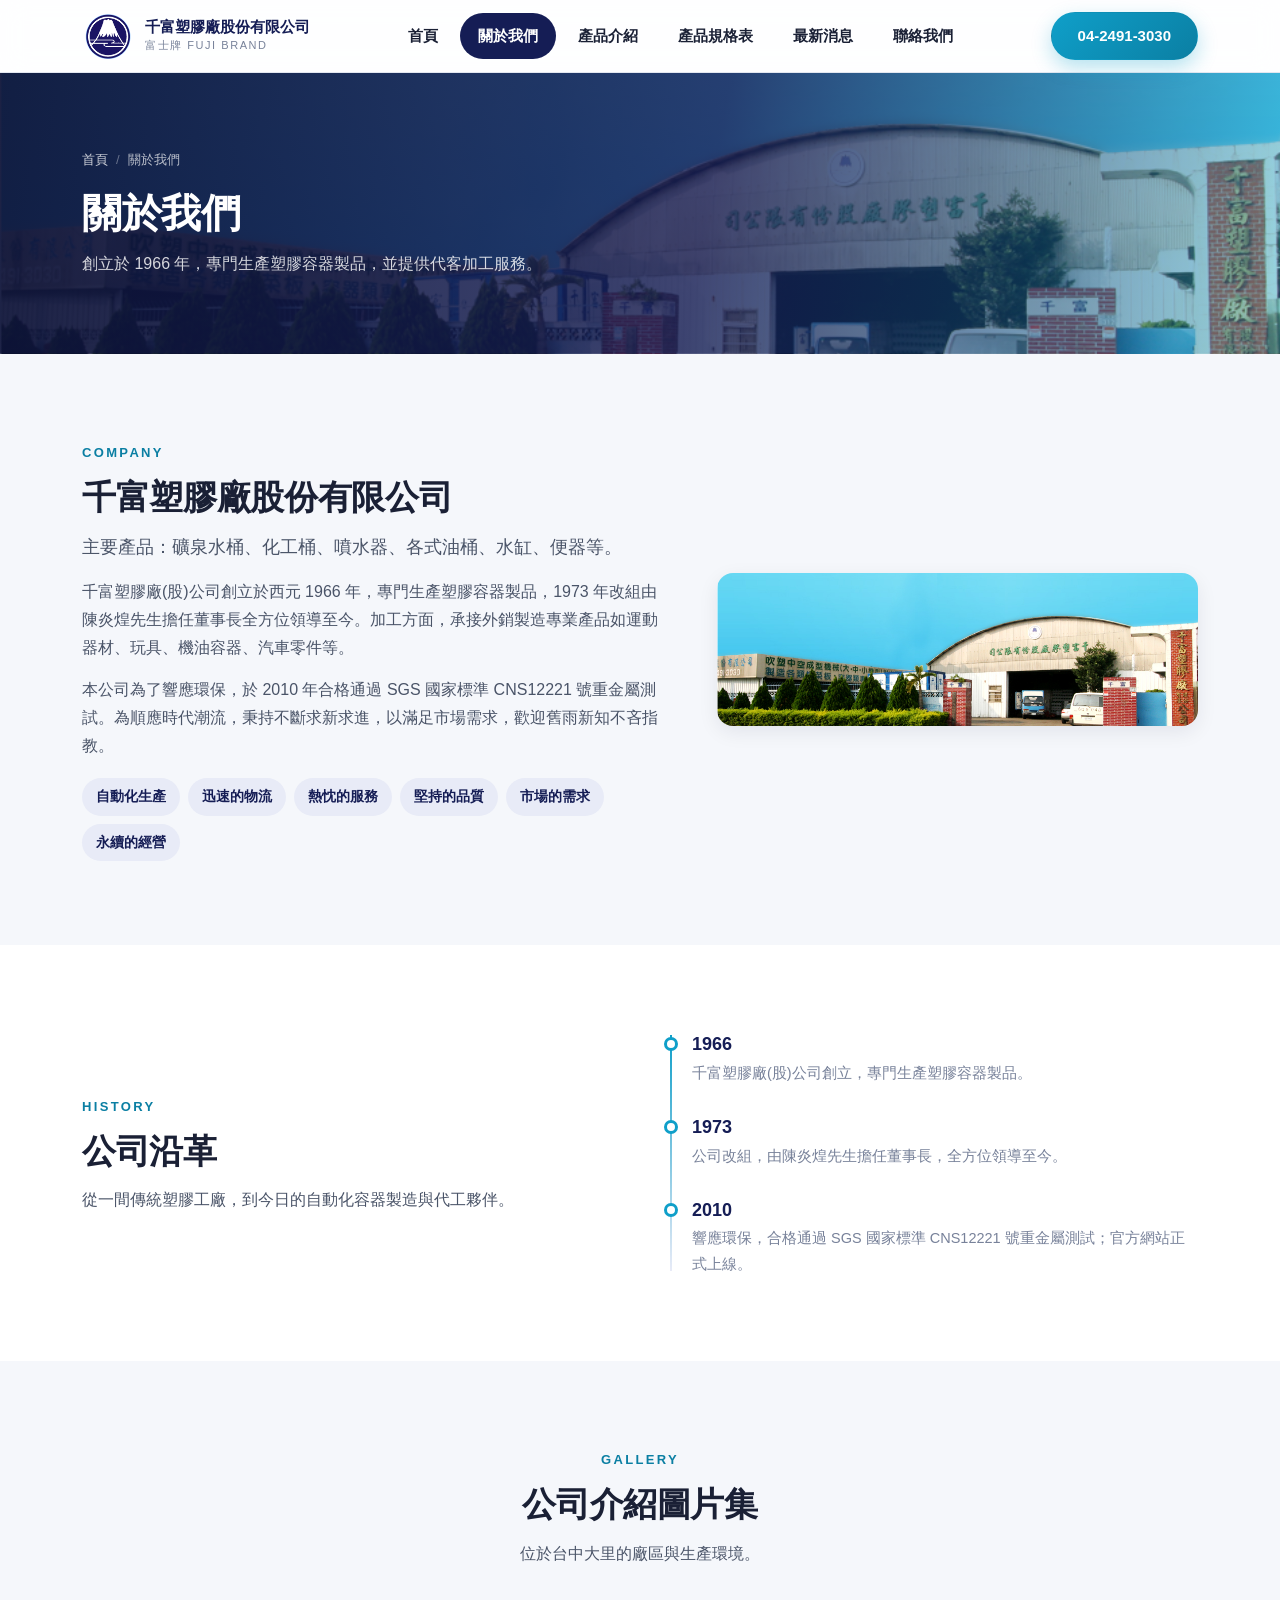
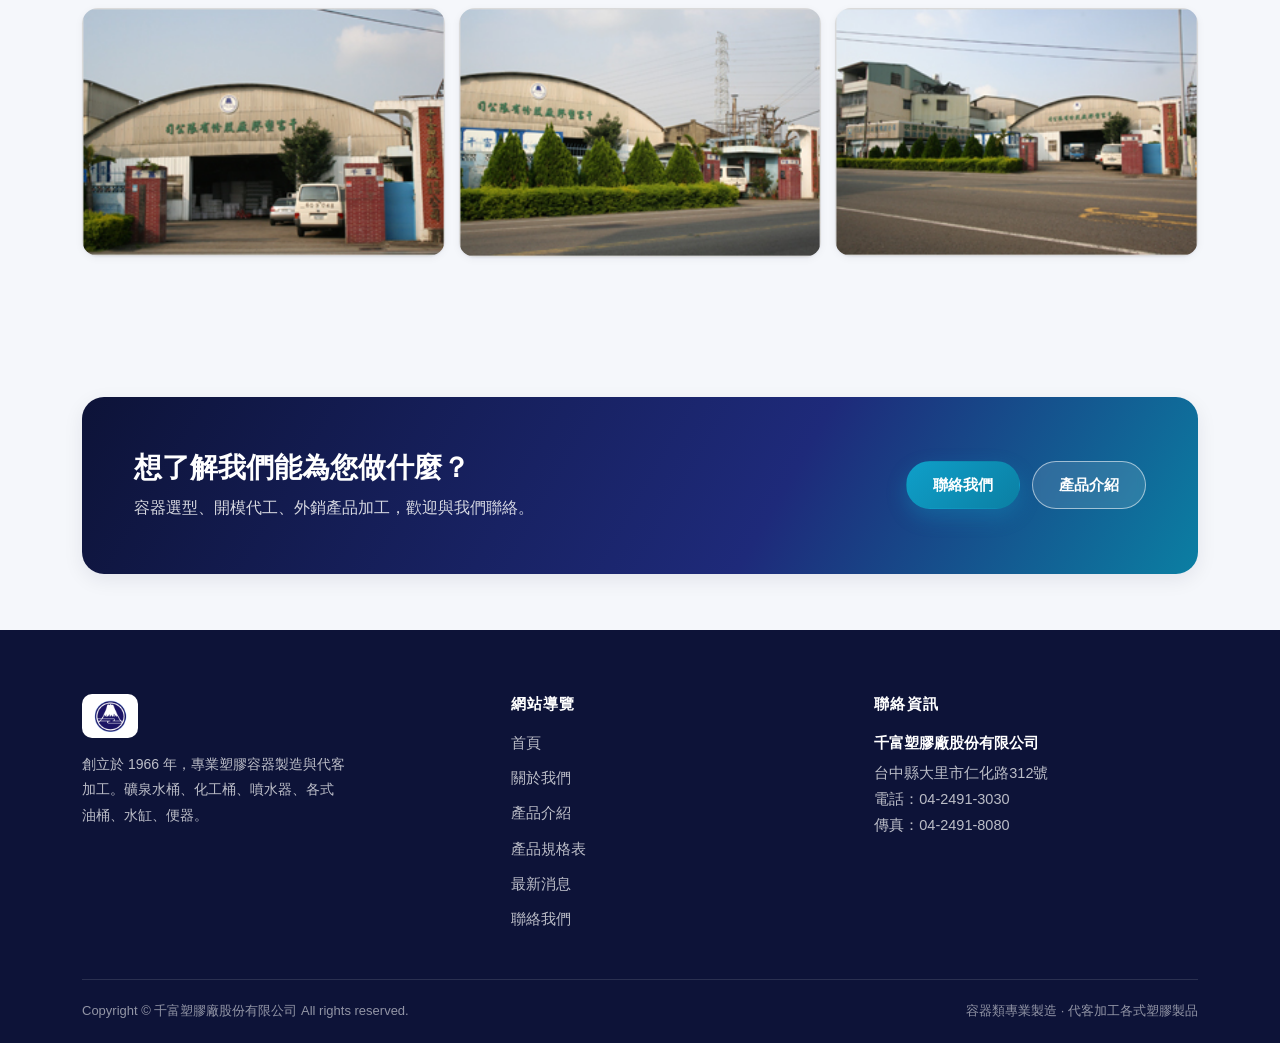
==== commit e65dc0cc: "移除豐裕防水材料公司相關資訊 - 頁尾聯絡資訊移除豐裕防水材料公司區塊（全站 13 頁） - 聯絡我們頁移除豐裕資訊卡，改為千富資訊卡與地圖並排  Co-Authored-By: Claude Opu" ====
--- a/about-us.html
+++ b/about-us.html
@@ -12,8 +12,10 @@
 <meta property="og:type" content="website">
 <meta property="og:title" content="關於我們 | 千富塑膠廠股份有限公司 富士牌 FUJI BRAND">
 <meta property="og:description" content="千富塑膠廠(股)公司創立於西元1966年，專門生產塑膠容器製品，礦泉水桶、化工桶、噴水器、各式油桶、水缸、便器。加工：外銷製造專業產品如運動器材、玩具、機油容器、汽車零件等。為響應環保，於2010年合格通過SGS國家標準CNS12221號重金屬測試。">
-<meta property="og:image" content="images/main-banner-big.jpg">
+<meta property="og:url" content="https://www.fujibrand.com.tw/about-us.html">
+<meta property="og:image" content="https://www.fujibrand.com.tw/images/main-banner-big.jpg">
 <meta property="og:locale" content="zh_TW">
+<link rel="canonical" href="https://www.fujibrand.com.tw/about-us.html">
 <link rel="icon" href="images/fuji-logo.png" type="image/png">
 <link rel="stylesheet" href="assets/site.css">
 <script>document.documentElement.className += " js";</script>
@@ -157,12 +159,6 @@
             電話：<a href="tel:+886424913030">04-2491-3030</a><br>
             傳真：04-2491-8080</p>
         </div>
-        <div class="footer-office">
-          <strong>豐裕防水材料公司</strong>
-          <p>台中市昌平路二段162-4號<br>
-            電話：<a href="tel:+886424220523">04-2422-0523</a><br>
-            傳真：04-2422-2833</p>
-        </div>
       </div>
     </div>
     <div class="footer-bottom">
--- a/assets/site.css
+++ b/assets/site.css
@@ -428,6 +428,10 @@
 
 /* split (image + text) */
 .split { display: grid; gap: clamp(24px, 4vw, 48px); align-items: center; }
+.split--stretch { align-items: stretch; }
+@media (min-width: 900px) {
+  .split--stretch .map-embed { aspect-ratio: auto; height: 100%; min-height: 320px; }
+}
 @media (min-width: 900px) { .split { grid-template-columns: 1fr 1fr; } .split--wide { grid-template-columns: 1.1fr .9fr; } }
 
 .split-media img {
